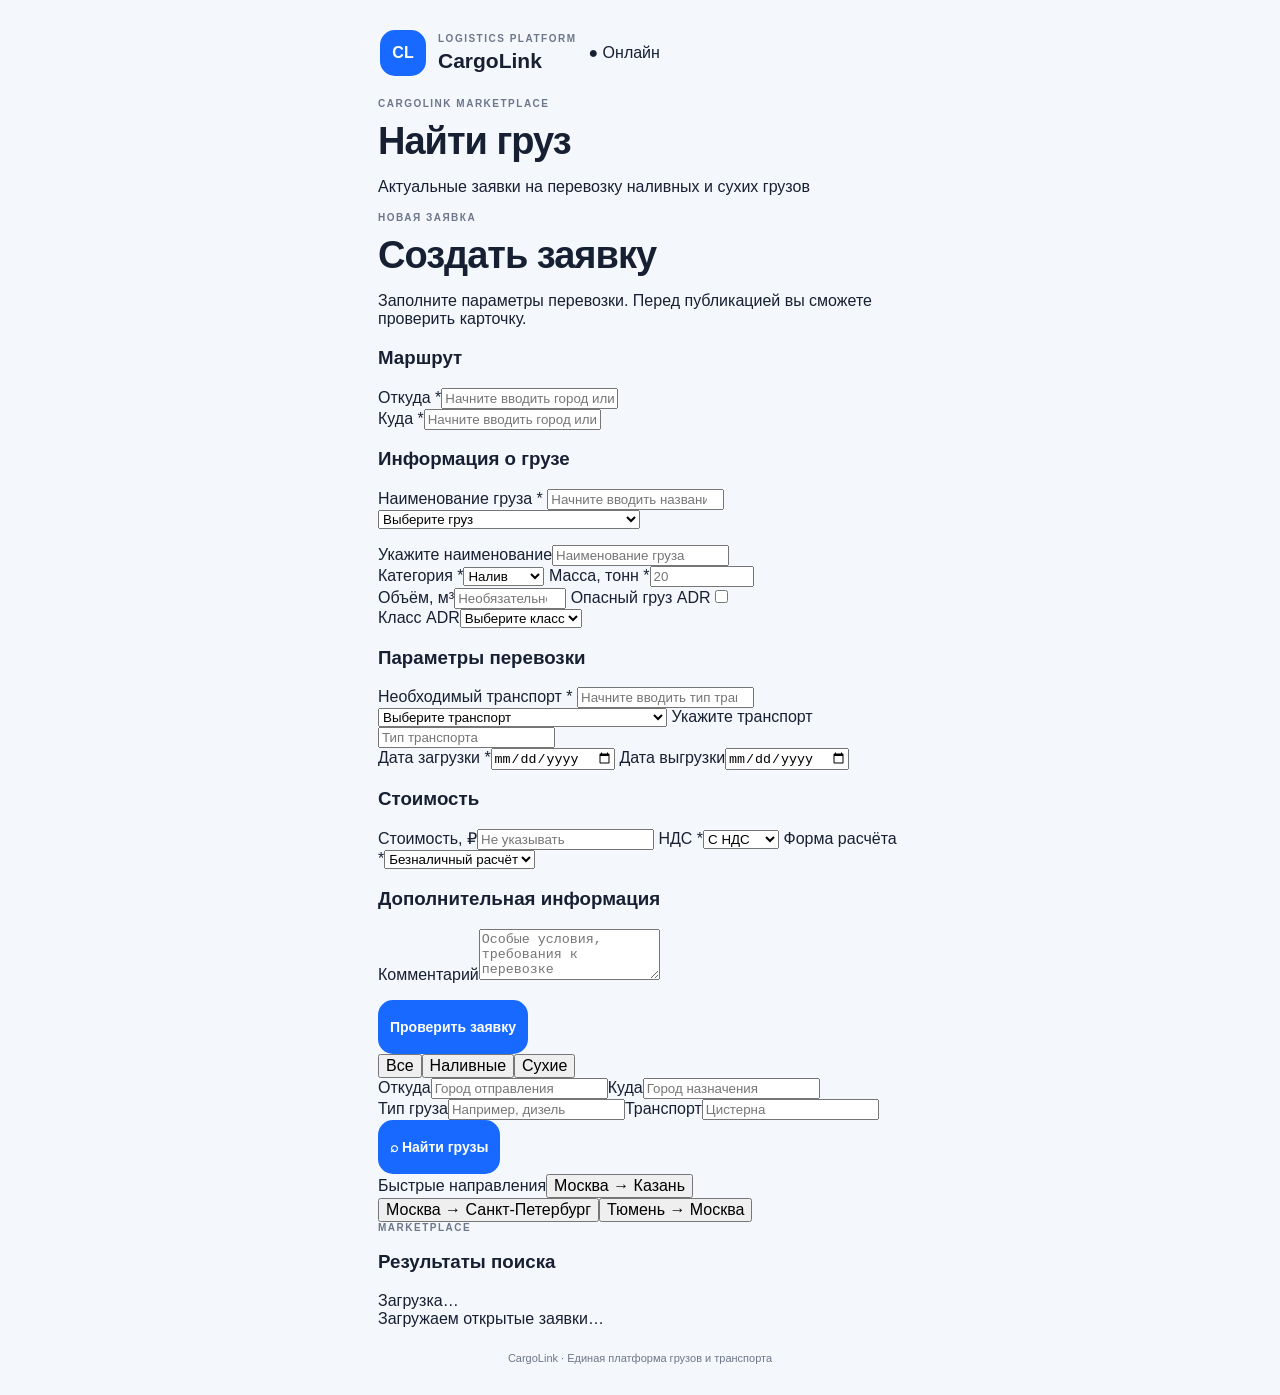
==== frontend/index.html @ d957fbd6 "Add payment method options to request pricing" ====
<!doctype html>
<html lang="ru">
<head>
<meta charset="utf-8"><meta name="viewport" content="width=device-width, initial-scale=1, viewport-fit=cover">
<meta name="theme-color" content="#f4f7fb"><title>CargoLink — логистика</title>
<link rel="stylesheet" href="/style.css"><script src="https://telegram.org/js/telegram-web-app.js"></script>
</head>
<body>
<main class="app-shell">
<header class="topbar"><div class="brand-mark">CL</div><div><p class="eyebrow">LOGISTICS PLATFORM</p><h1>CargoLink</h1></div><span class="live-dot">● Онлайн</span></header>
<section class="hero" id="market-hero"><p class="eyebrow">CARGOLINK MARKETPLACE</p><h2>Найти груз</h2><p>Актуальные заявки на перевозку наливных и сухих грузов</p></section>

<section id="create-flow" class="hidden">
  <section class="form-intro"><p class="eyebrow">НОВАЯ ЗАЯВКА</p><h2>Создать заявку</h2><p>Заполните параметры перевозки. Перед публикацией вы сможете проверить карточку.</p></section>
  <form id="create-form" class="search-panel">
    <h3>Маршрут</h3>
    <div class="field-row">
      <label class="autocomplete-wrap">Откуда *<input id="f-origin" autocomplete="off" required minlength="3" maxlength="300" placeholder="Начните вводить город или адрес"><div id="f-origin-suggestions" class="suggestions hidden"></div></label>
      <label class="autocomplete-wrap">Куда *<input id="f-destination" autocomplete="off" required minlength="3" maxlength="300" placeholder="Начните вводить город или адрес"><div id="f-destination-suggestions" class="suggestions hidden"></div></label>
    </div>
    <h3>Информация о грузе</h3>
    <label>Наименование груза *
      <input id="f-cargo-search" type="search" autocomplete="off" placeholder="Начните вводить название груза…" aria-label="Поиск груза" aria-controls="f-cargo-results">
      <div id="f-cargo-results" class="cargo-results hidden" role="listbox"></div>
      <select id="f-cargo" class="visually-hidden" required tabindex="-1" aria-hidden="true">
<option value="">Выберите груз</option>
<option>20' контейнер</option>
<option>20' контейнер HC</option>
<option>20' реф. контейнер</option>
<option>20' танк-контейнер</option>
<option>40' контейнер</option>
<option>40' контейнер HC</option>
<option>40' реф. контейнер</option>
<option>40' реф. контейнер HC</option>
<option>40' танк-контейнер</option>
<option>45' контейнер (нов.)</option>
<option>45' контейнер (стар.)</option>
<option>45' реф. контейнер</option>
<option>Авиакеросин</option>
<option>Автомобили</option>
<option>Автомобиль(ли)</option>
<option>Автошины</option>
<option>Алкогольные напитки</option>
<option>Аммиак</option>
<option>Аммиачная вода</option>
<option>Арматура</option>
<option>Балки надрессорные</option>
<option>Безалкогольные напитки</option>
<option>Бензин АИ-92</option>
<option>Бензин АИ-95</option>
<option>Бензин АИ-98 / АИ-100</option>
<option>Битум</option>
<option>Боковая рама</option>
<option>Бумага</option>
<option>Бытовая техника</option>
<option>Бытовая химия</option>
<option>Вагонка</option>
<option>Газовый конденсат</option>
<option>Газосиликатные блоки</option>
<option>Гипс</option>
<option>Гофрокартон</option>
<option>Грибы</option>
<option>Грунт</option>
<option>Двери</option>
<option>ДВП</option>
<option>Домашний переезд</option>
<option>Доски</option>
<option>Древесина</option>
<option>Древесный уголь</option>
<option>ДСП</option>
<option>Ж/д запчасти (прочие)</option>
<option>ЖБИ</option>
<option>Железобетонные изделия</option>
<option>Животные</option>
<option>Жидкие удобрения</option>
<option>Жмых</option>
<option>Зерно</option>
<option>Зерно и семена (в упаковке)</option>
<option>Зерно и семена (насыпью)</option>
<option>Игрушки</option>
<option>Известь</option>
<option>Изделия из кожи</option>
<option>Изделия из резины</option>
<option>Кабель</option>
<option>Картон</option>
<option>Керосин</option>
<option>Кирпич</option>
<option>Кокс</option>
<option>Комбикорм</option>
<option>Компьютеры</option>
<option>Кондитерские изделия</option>
<option>Консервы</option>
<option>Контейнерный груз</option>
<option>Корма</option>
<option>Кормовые/пищевые добавки</option>
<option>Краски и лакокрасочные материалы</option>
<option>Крупа</option>
<option>ЛДСП</option>
<option>Лесоматериалы</option>
<option>Лом металлов</option>
<option>Люди</option>
<option>Мазут</option>
<option>Макулатура</option>
<option>Масло растительное</option>
<option>Мебель</option>
<option>Медикаменты</option>
<option>Металлоконструкции</option>
<option>Металлопрокат</option>
<option>Метанол</option>
<option>Молоко</option>
<option>Молоко сухое</option>
<option>Молочная продукция</option>
<option>Мороженое</option>
<option>Мука</option>
<option>Мясо и мясопродукты</option>
<option>Нефтепродукты</option>
<option>Нефть сырая</option>
<option>Оборудование</option>
<option>Оборудование медицинское</option>
<option>Обувь</option>
<option>Овощи</option>
<option>Огнеупорная продукция</option>
<option>Огнеупорные материалы</option>
<option>Одежда</option>
<option>Окна</option>
<option>Паллетный груз / ТНП</option>
<option>Парфюмерия и косметика</option>
<option>Пенопласт</option>
<option>Песок</option>
<option>Пиво</option>
<option>Пиломатериалы</option>
<option>Пищевые жидкости</option>
<option>Пластик</option>
<option>Пластмассы и полимеры</option>
<option>Плиты OSB / ДСП / МДФ</option>
<option>Поглощающий аппарат</option>
<option>Поддоны</option>
<option>Подсолнечник</option>
<option>Полипропилен</option>
<option>Порошковые материалы</option>
<option>Продукты питания</option>
<option>Профлист</option>
<option>Профнастил</option>
<option>Птица</option>
<option>Пшеница</option>
<option>Растворители</option>
<option>Резина</option>
<option>Руда</option>
<option>Рыба (неживая)</option>
<option>Рыба и морепродукты</option>
<option>Сантехника</option>
<option>Сахар</option>
<option>Сборный груз</option>
<option>Сельхозпродукция</option>
<option>Сено</option>
<option>Сера</option>
<option>Сжиженный природный газ (СПГ)</option>
<option>Сжиженный углеводородный газ (СУГ)</option>
<option>Смазочные материалы</option>
<option>Соль</option>
<option>СОНК (КП)</option>
<option>Стекло</option>
<option>Стекло и фарфор</option>
<option>Стеклотара (бутылки и др.)</option>
<option>Строительные материалы</option>
<option>Сэндвич-панели</option>
<option>Табачные изделия</option>
<option>Тара и упаковка</option>
<option>Текстиль</option>
<option>Техническая вода</option>
<option>Топливо дизельное</option>
<option>Торф</option>
<option>Транспортные средства</option>
<option>Трубы</option>
<option>Уголь</option>
<option>Удобрения</option>
<option>Утеплитель</option>
<option>Фанера</option>
<option>Ферросплавы</option>
<option>Фрукты</option>
<option>Хим. продукты неопасные</option>
<option>Хим. продукты опасные</option>
<option>Химическое сырьё</option>
<option>Хозтовары</option>
<option>Холодильное оборудование</option>
<option>Цветы</option>
<option>Целлюлоза</option>
<option>Цемент</option>
<option>Чипсы</option>
<option>Шкуры мокросоленые</option>
<option>Шпалы</option>
<option>Щебень</option>
<option>Электроника</option>
<option>Этанол</option>
<option>Этиленгликоль</option>
<option>Ягоды</option>
<option>ADR — другой опасный груз</option>
<option>ADR — другой опасный груз</option>
<option value="manual">✍️ Ввести вручную</option>
      </select>
      <p id="f-cargo-selected" class="cargo-selected hidden"></p>
    </label>
    <label id="manual-cargo-wrap" class="hidden">Укажите наименование<input id="f-cargo-manual" maxlength="300" placeholder="Наименование груза"></label>
    <div class="field-row">
      <label>Категория *<select id="f-category"><option value="liquid">Налив</option><option value="dry">Обычный</option></select></label>
      <label>Масса, тонн *<input id="f-weight" type="number" min="0.01" max="100000" step="0.01" required placeholder="20"></label>
    </div>
    <div class="field-row">
      <label>Объём, м³<input id="f-volume" type="number" min="0.01" max="1000000" step="0.01" placeholder="Необязательно"></label>
      <label class="check-label"><span>Опасный груз ADR</span><input id="f-adr-toggle" type="checkbox"></label>
    </div>
    <label id="adr-wrap" class="hidden">Класс ADR<select id="f-adr"><option value="">Выберите класс</option><option>1</option><option>2</option><option>3</option><option>4.1</option><option>4.2</option><option>4.3</option><option>5.1</option><option>5.2</option><option>6.1</option><option>6.2</option><option>7</option><option>8</option><option>9</option></select></label>

    <h3>Параметры перевозки</h3>
    <label>Необходимый транспорт *
      <input id="f-vehicle-search" type="search" autocomplete="off" placeholder="Начните вводить тип транспорта…" aria-label="Поиск транспорта" aria-controls="f-vehicle-results">
      <div id="f-vehicle-results" class="cargo-results hidden" role="listbox"></div>
      <select id="f-vehicle" class="visually-hidden" required tabindex="-1" aria-hidden="true">
        <option value="">Выберите транспорт</option>
        <option>Автоцистерна</option>
        <option>Бензовоз</option>
        <option>Газовоз</option>
        <option>Химическая автоцистерна</option>
        <option>Пищевая цистерна из нержавеющей стали</option>
        <option>Молоковоз</option>
        <option>Водовоз</option>
        <option>Битумовоз</option>
        <option>Топливозаправщик</option>
        <option>Тентованный автомобиль</option>
        <option>Фура / еврофура</option>
        <option>Мега-трейлер</option>
        <option>Jumbo-прицеп</option>
        <option>Рефрижератор</option>
        <option>Изотермический фургон</option>
        <option>Фургон</option>
        <option>Бортовой автомобиль</option>
        <option>Манипулятор (КМУ)</option>
        <option>Самосвал</option>
        <option>Зерновоз</option>
        <option>Муковоз</option>
        <option>Цементовоз</option>
        <option>Бетоносмеситель</option>
        <option>Контейнеровоз</option>
        <option>Трал / низкорамный полуприцеп</option>
        <option>Автовоз</option>
        <option>Лесовоз</option>
        <option>Сортиментовоз</option>
        <option>Скотовоз</option>
        <option>Мусоровоз</option>
        <option>Эвакуатор</option>
        <option>Железнодорожный крытый вагон</option>
        <option>Железнодорожная платформа</option>
        <option>Полувагон</option>
        <option>Вагон-цистерна</option>
        <option>Изотермический вагон</option>
        <option>Рефрижераторный вагон</option>
        <option>Хоппер</option>
        <option>Танк-контейнер (20 футов)</option>
        <option>Танк-контейнер (40 футов)</option>
        <option>Морское судно / контейнеровоз</option>
        <option>Морское судно для наливных грузов</option>
        <option>Паром / Ro-Ro</option>
        <option>Авиационный грузовой транспорт</option>
        <option value="manual">✍️ Внести вручную</option>
      </select>

    </label>
    <label id="manual-vehicle-wrap" class="hidden">Укажите транспорт<input id="f-vehicle-manual" maxlength="200" placeholder="Тип транспорта"></label>
    <div class="field-row">
      <label>Дата загрузки *<input id="f-pickup" type="date" required></label>
      <label>Дата выгрузки<input id="f-unloading" type="date"></label>
    </div>
    <h3>Стоимость</h3>
    <div class="field-row">
      <label>Стоимость, ₽<input id="f-price" inputmode="decimal" placeholder="Не указывать"></label>
      <label>НДС *<select id="f-vat"><option>С НДС</option><option>Без НДС</option></select></label>
      <label>Форма расчёта *<select id="f-payment"><option value="Безналичный расчёт">Безналичный расчёт</option><option value="Наличные">Наличные</option><option value="Запрос">Запрос</option></select></label>
    </div>
    <h3>Дополнительная информация</h3>
    <label>Комментарий<textarea id="f-comment" rows="3" maxlength="1000" placeholder="Особые условия, требования к перевозке"></textarea></label>
    <p id="form-error" class="form-error hidden"></p>
    <button class="primary" type="submit">Проверить заявку</button>
  </form>
  <section id="preview" class="detail hidden"></section>
</section>

<section class="search-panel" id="market-search">
<div class="tabs" role="tablist"><button class="tab active" data-category="all">Все</button><button class="tab" data-category="liquid">Наливные</button><button class="tab" data-category="dry">Сухие</button></div>
<label>Откуда<input id="origin" placeholder="Город отправления"></label><label>Куда<input id="destination" placeholder="Город назначения"></label>
<div class="field-row"><label>Тип груза<input id="cargo" placeholder="Например, дизель"></label><label>Транспорт<input id="vehicle" placeholder="Цистерна"></label></div>
<button class="primary" id="search">⌕ Найти грузы</button>
<div class="quick-routes"><span>Быстрые направления</span><button data-route="Москва|Казань">Москва → Казань</button><button data-route="Москва|Санкт-Петербург">Москва → Санкт-Петербург</button><button data-route="Тюмень|Москва">Тюмень → Москва</button></div>
</section>
<section class="results-head" id="market-results-head"><div><p class="eyebrow">MARKETPLACE</p><h3>Результаты поиска</h3></div><span id="count" class="count">Загрузка…</span></section>
<section id="results" class="results"><div class="empty">Загружаем открытые заявки…</div></section>
<section id="detail" class="detail hidden"></section>
<footer>CargoLink · Единая платформа грузов и транспорта</footer>
</main>
<script src="/app.js"></script>
</body></html>
---- style.css ----
*{box-sizing:border-box}:root{color-scheme:light;--navy:#101b33;--blue:#1769ff;--ink:#172033;--muted:#6d778b;--line:#e4e9f2}
body{margin:0;background:#f4f7fb;color:var(--ink);font-family:-apple-system,BlinkMacSystemFont,"Segoe UI",sans-serif}
.app-shell{max-width:560px;min-height:100vh;margin:0 auto;padding:max(22px,env(safe-area-inset-top)) 18px max(28px,env(safe-area-inset-bottom))}
.topbar{display:flex;align-items:center;gap:12px;padding:8px 2px 22px}.brand-mark{display:grid;place-items:center;width:46px;height:46px;border-radius:15px;color:#fff;background:var(--blue);font-weight:800}
h1{margin:0;font-size:21px}.eyebrow{margin:0 0 5px;color:var(--muted);font-size:10px;font-weight:800;letter-spacing:1.5px}
.welcome{padding:26px 22px;border-radius:24px;color:#fff;background:linear-gradient(135deg,#101b33,#233d6b);box-shadow:0 12px 32px #17294a1a}.welcome .eyebrow{color:#9dbbff}
h2{margin:12px 0;font-size:clamp(29px,8vw,38px);line-height:1.08;letter-spacing:-1px}.muted{color:#c5d0e4;line-height:1.5;font-size:14px}
.primary-actions{display:grid;grid-template-columns:1fr 1fr;gap:10px;margin:16px 0}button{font:inherit;cursor:pointer}
.primary,.secondary{min-height:54px;border-radius:15px;padding:12px;font-size:14px;font-weight:750}.primary{border:0;background:var(--blue);color:#fff}.secondary{border:1px solid #d8e2f2;background:#fff;color:var(--navy)}
.service-grid{display:grid;grid-template-columns:1fr 1fr;gap:10px}.service-card{display:flex;flex-direction:column;align-items:flex-start;gap:9px;min-height:142px;padding:16px;border:1px solid var(--line);border-radius:18px;background:#fff;color:var(--ink);text-align:left;box-shadow:0 4px 14px #17294a08}
.service-card span{font-size:23px}.service-card strong{font-size:14px}.service-card small{color:var(--muted);line-height:1.35;font-size:11px}
footer{padding:22px 4px 0;color:var(--muted);font-size:11px;line-height:1.5;text-align:center}@media(max-width:360px){.primary-actions{grid-template-columns:1fr}.service-card{padding:12px}}
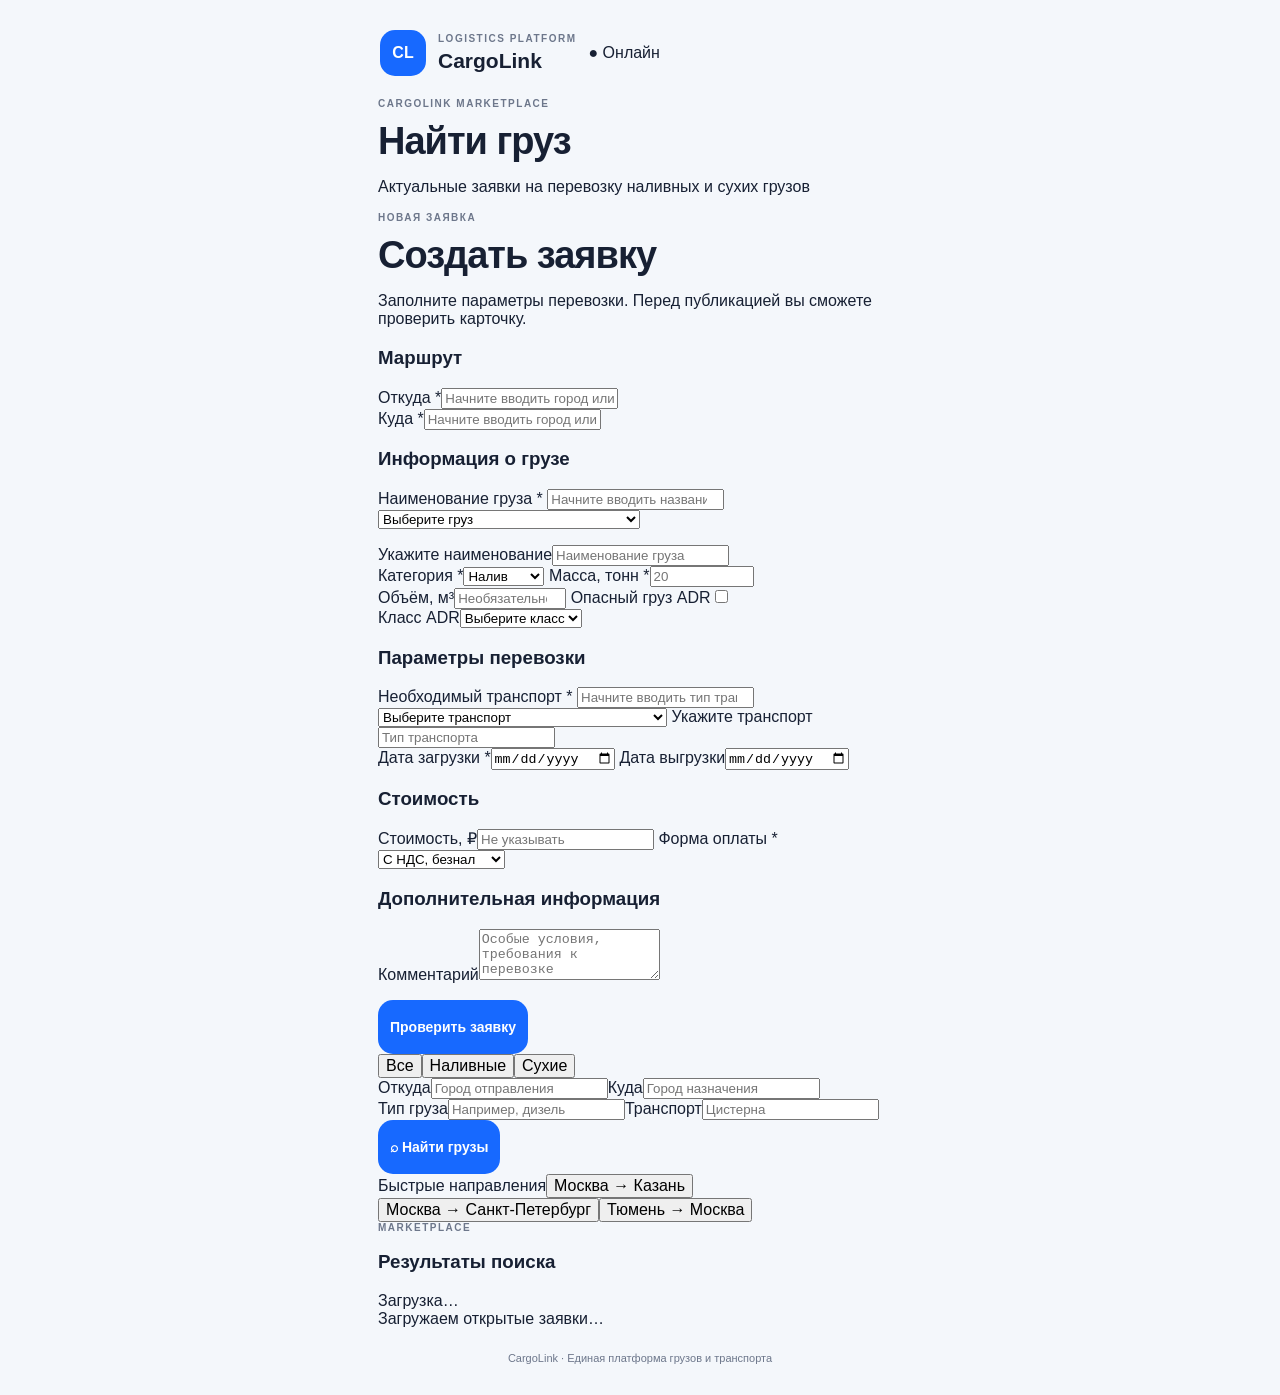
==== commit 7a913e6e: "Объединить НДС и форму оплаты в один список" ====
--- a/frontend/index.html
+++ b/frontend/index.html
@@ -273,8 +273,7 @@
     <h3>Стоимость</h3>
     <div class="field-row">
       <label>Стоимость, ₽<input id="f-price" inputmode="decimal" placeholder="Не указывать"></label>
-      <label>НДС *<select id="f-vat"><option>С НДС</option><option>Без НДС</option></select></label>
-      <label>Форма расчёта *<select id="f-payment"><option value="Безналичный расчёт">Безналичный расчёт</option><option value="Наличные">Наличные</option><option value="Запрос">Запрос</option></select></label>
+      <label>Форма оплаты *<select id="f-price-terms"><option value="С НДС, безнал">С НДС, безнал</option><option value="Без НДС, безнал">Без НДС, безнал</option><option value="Наличными">Наличными</option><option value="Запрос ставки">Запрос ставки</option></select></label>
     </div>
     <h3>Дополнительная информация</h3>
     <label>Комментарий<textarea id="f-comment" rows="3" maxlength="1000" placeholder="Особые условия, требования к перевозке"></textarea></label>
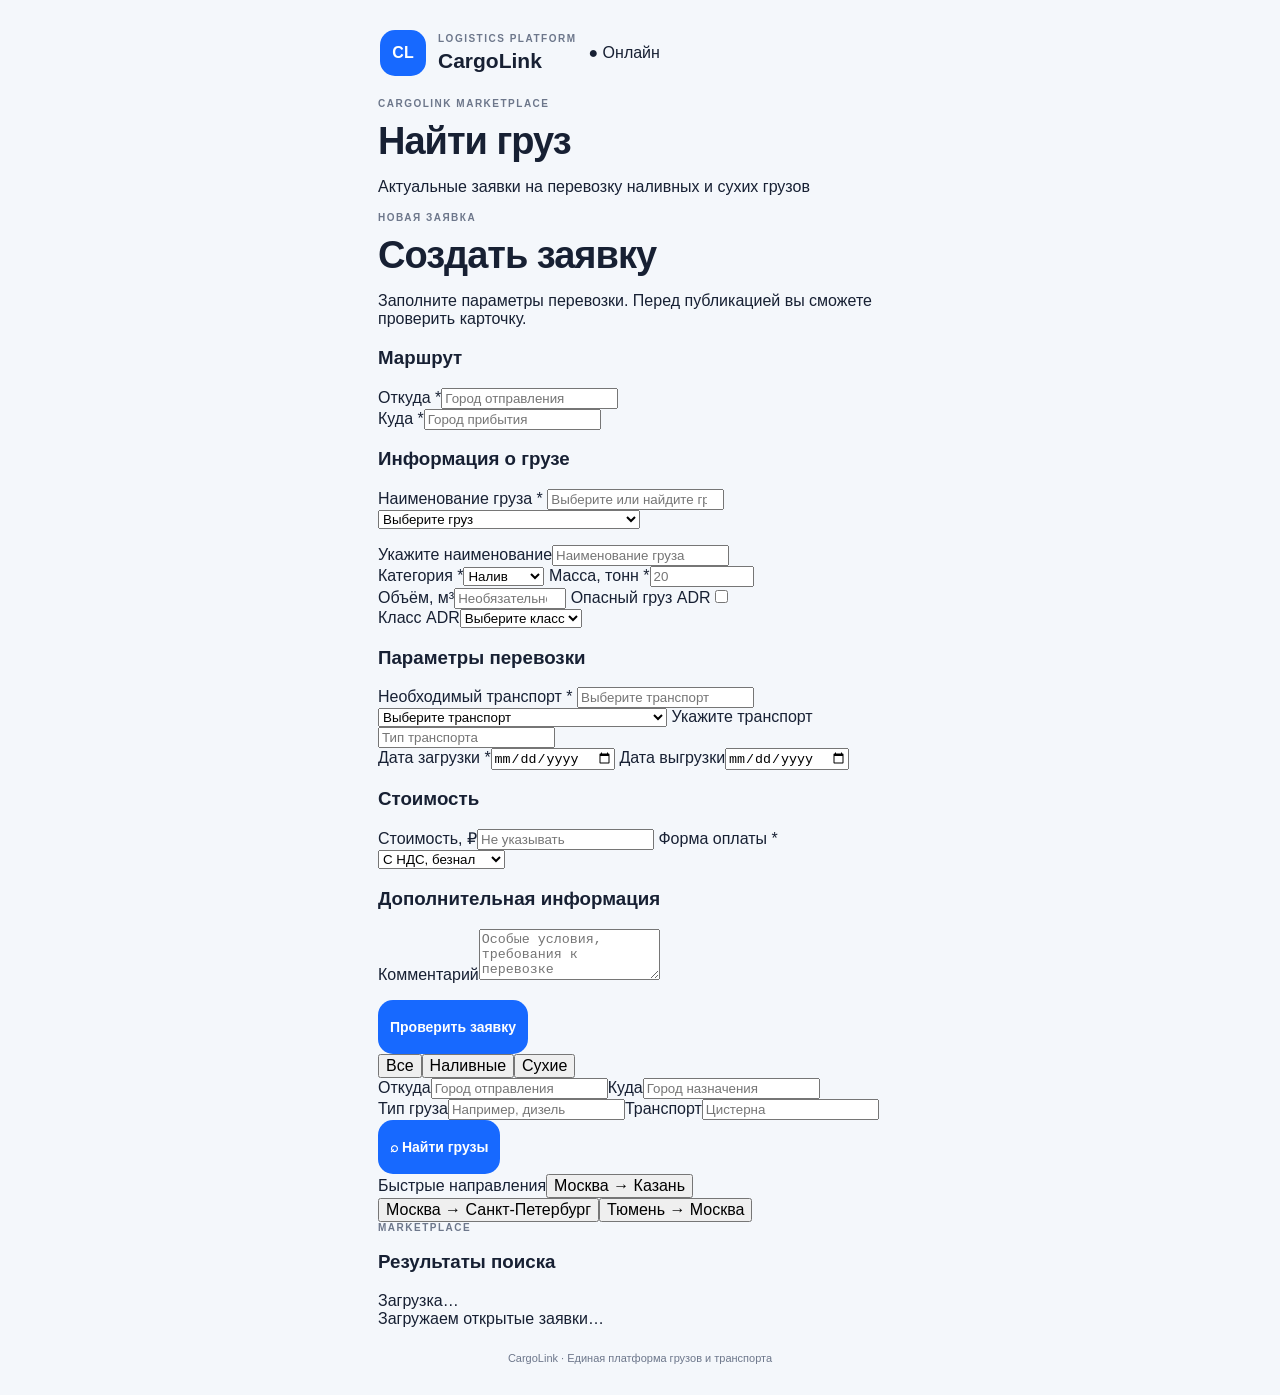
==== commit 9d844542: "Укоротить подсказки полей для мобильного экрана" ====
--- a/frontend/index.html
+++ b/frontend/index.html
@@ -15,12 +15,12 @@
   <form id="create-form" class="search-panel">
     <h3>Маршрут</h3>
     <div class="field-row">
-      <label class="autocomplete-wrap">Откуда *<input id="f-origin" autocomplete="off" required minlength="3" maxlength="300" placeholder="Начните вводить город или адрес"><div id="f-origin-suggestions" class="suggestions hidden"></div></label>
-      <label class="autocomplete-wrap">Куда *<input id="f-destination" autocomplete="off" required minlength="3" maxlength="300" placeholder="Начните вводить город или адрес"><div id="f-destination-suggestions" class="suggestions hidden"></div></label>
+      <label class="autocomplete-wrap">Откуда *<input id="f-origin" autocomplete="off" required minlength="3" maxlength="300" placeholder="Город отправления"><div id="f-origin-suggestions" class="suggestions hidden"></div></label>
+      <label class="autocomplete-wrap">Куда *<input id="f-destination" autocomplete="off" required minlength="3" maxlength="300" placeholder="Город прибытия"><div id="f-destination-suggestions" class="suggestions hidden"></div></label>
     </div>
     <h3>Информация о грузе</h3>
     <label>Наименование груза *
-      <input id="f-cargo-search" type="search" autocomplete="off" placeholder="Начните вводить название груза…" aria-label="Поиск груза" aria-controls="f-cargo-results">
+      <input id="f-cargo-search" type="search" autocomplete="off" placeholder="Выберите или найдите груз" aria-label="Поиск груза" aria-controls="f-cargo-results">
       <div id="f-cargo-results" class="cargo-results hidden" role="listbox"></div>
       <select id="f-cargo" class="visually-hidden" required tabindex="-1" aria-hidden="true">
 <option value="">Выберите груз</option>
@@ -213,7 +213,7 @@
 
     <h3>Параметры перевозки</h3>
     <label>Необходимый транспорт *
-      <input id="f-vehicle-search" type="search" autocomplete="off" placeholder="Начните вводить тип транспорта…" aria-label="Поиск транспорта" aria-controls="f-vehicle-results">
+      <input id="f-vehicle-search" type="search" autocomplete="off" placeholder="Выберите транспорт" aria-label="Поиск транспорта" aria-controls="f-vehicle-results">
       <div id="f-vehicle-results" class="cargo-results hidden" role="listbox"></div>
       <select id="f-vehicle" class="visually-hidden" required tabindex="-1" aria-hidden="true">
         <option value="">Выберите транспорт</option>
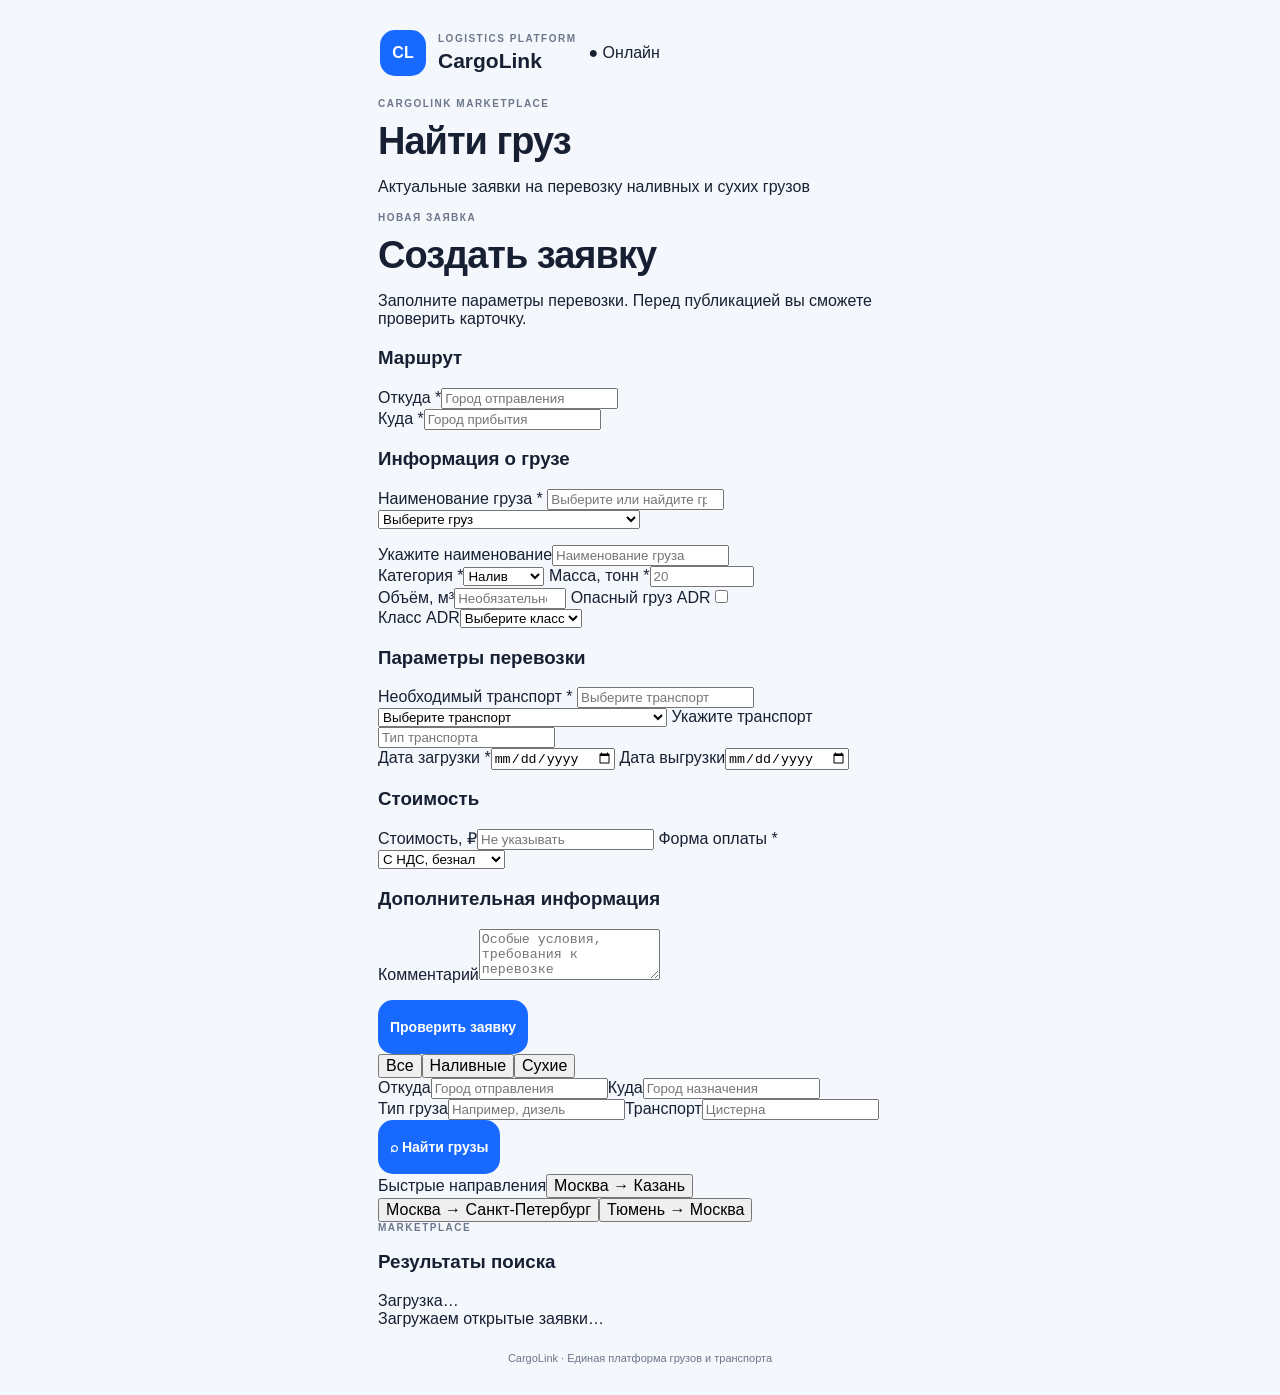
==== commit 284d9af7: "Выделить обязательные поля красными звёздочками" ====
--- a/frontend/index.html
+++ b/frontend/index.html
@@ -15,11 +15,11 @@
   <form id="create-form" class="search-panel">
     <h3>Маршрут</h3>
     <div class="field-row">
-      <label class="autocomplete-wrap">Откуда *<input id="f-origin" autocomplete="off" required minlength="3" maxlength="300" placeholder="Город отправления"><div id="f-origin-suggestions" class="suggestions hidden"></div></label>
-      <label class="autocomplete-wrap">Куда *<input id="f-destination" autocomplete="off" required minlength="3" maxlength="300" placeholder="Город прибытия"><div id="f-destination-suggestions" class="suggestions hidden"></div></label>
+      <label class="autocomplete-wrap">Откуда <span class="required-star">*</span><input id="f-origin" autocomplete="off" required minlength="3" maxlength="300" placeholder="Город отправления"><div id="f-origin-suggestions" class="suggestions hidden"></div></label>
+      <label class="autocomplete-wrap">Куда <span class="required-star">*</span><input id="f-destination" autocomplete="off" required minlength="3" maxlength="300" placeholder="Город прибытия"><div id="f-destination-suggestions" class="suggestions hidden"></div></label>
     </div>
     <h3>Информация о грузе</h3>
-    <label>Наименование груза *
+    <label>Наименование груза <span class="required-star">*</span>
       <input id="f-cargo-search" type="search" autocomplete="off" placeholder="Выберите или найдите груз" aria-label="Поиск груза" aria-controls="f-cargo-results">
       <div id="f-cargo-results" class="cargo-results hidden" role="listbox"></div>
       <select id="f-cargo" class="visually-hidden" required tabindex="-1" aria-hidden="true">
@@ -202,8 +202,8 @@
     </label>
     <label id="manual-cargo-wrap" class="hidden">Укажите наименование<input id="f-cargo-manual" maxlength="300" placeholder="Наименование груза"></label>
     <div class="field-row">
-      <label>Категория *<select id="f-category"><option value="liquid">Налив</option><option value="dry">Обычный</option></select></label>
-      <label>Масса, тонн *<input id="f-weight" type="number" min="0.01" max="100000" step="0.01" required placeholder="20"></label>
+      <label>Категория <span class="required-star">*</span><select id="f-category"><option value="liquid">Налив</option><option value="dry">Обычный</option></select></label>
+      <label>Масса, тонн <span class="required-star">*</span><input id="f-weight" type="number" min="0.01" max="100000" step="0.01" required placeholder="20"></label>
     </div>
     <div class="field-row">
       <label>Объём, м³<input id="f-volume" type="number" min="0.01" max="1000000" step="0.01" placeholder="Необязательно"></label>
@@ -212,7 +212,7 @@
     <label id="adr-wrap" class="hidden">Класс ADR<select id="f-adr"><option value="">Выберите класс</option><option>1</option><option>2</option><option>3</option><option>4.1</option><option>4.2</option><option>4.3</option><option>5.1</option><option>5.2</option><option>6.1</option><option>6.2</option><option>7</option><option>8</option><option>9</option></select></label>
 
     <h3>Параметры перевозки</h3>
-    <label>Необходимый транспорт *
+    <label>Необходимый транспорт <span class="required-star">*</span>
       <input id="f-vehicle-search" type="search" autocomplete="off" placeholder="Выберите транспорт" aria-label="Поиск транспорта" aria-controls="f-vehicle-results">
       <div id="f-vehicle-results" class="cargo-results hidden" role="listbox"></div>
       <select id="f-vehicle" class="visually-hidden" required tabindex="-1" aria-hidden="true">
@@ -266,14 +266,14 @@
 
     </label>
     <label id="manual-vehicle-wrap" class="hidden">Укажите транспорт<input id="f-vehicle-manual" maxlength="200" placeholder="Тип транспорта"></label>
-    <div class="field-row">
-      <label>Дата загрузки *<input id="f-pickup" type="date" required></label>
+    <div class="date-fields">
+      <label>Дата загрузки <span class="required-star">*</span><input id="f-pickup" type="date" required></label>
       <label>Дата выгрузки<input id="f-unloading" type="date"></label>
     </div>
     <h3>Стоимость</h3>
     <div class="field-row">
       <label>Стоимость, ₽<input id="f-price" inputmode="decimal" placeholder="Не указывать"></label>
-      <label>Форма оплаты *<select id="f-price-terms"><option value="С НДС, безнал">С НДС, безнал</option><option value="Без НДС, безнал">Без НДС, безнал</option><option value="Наличными">Наличными</option><option value="Запрос ставки">Запрос ставки</option></select></label>
+      <label>Форма оплаты <span class="required-star">*</span><select id="f-price-terms"><option value="С НДС, безнал">С НДС, безнал</option><option value="Без НДС, безнал">Без НДС, безнал</option><option value="Наличными">Наличными</option><option value="Запрос ставки">Запрос ставки</option></select></label>
     </div>
     <h3>Дополнительная информация</h3>
     <label>Комментарий<textarea id="f-comment" rows="3" maxlength="1000" placeholder="Особые условия, требования к перевозке"></textarea></label>
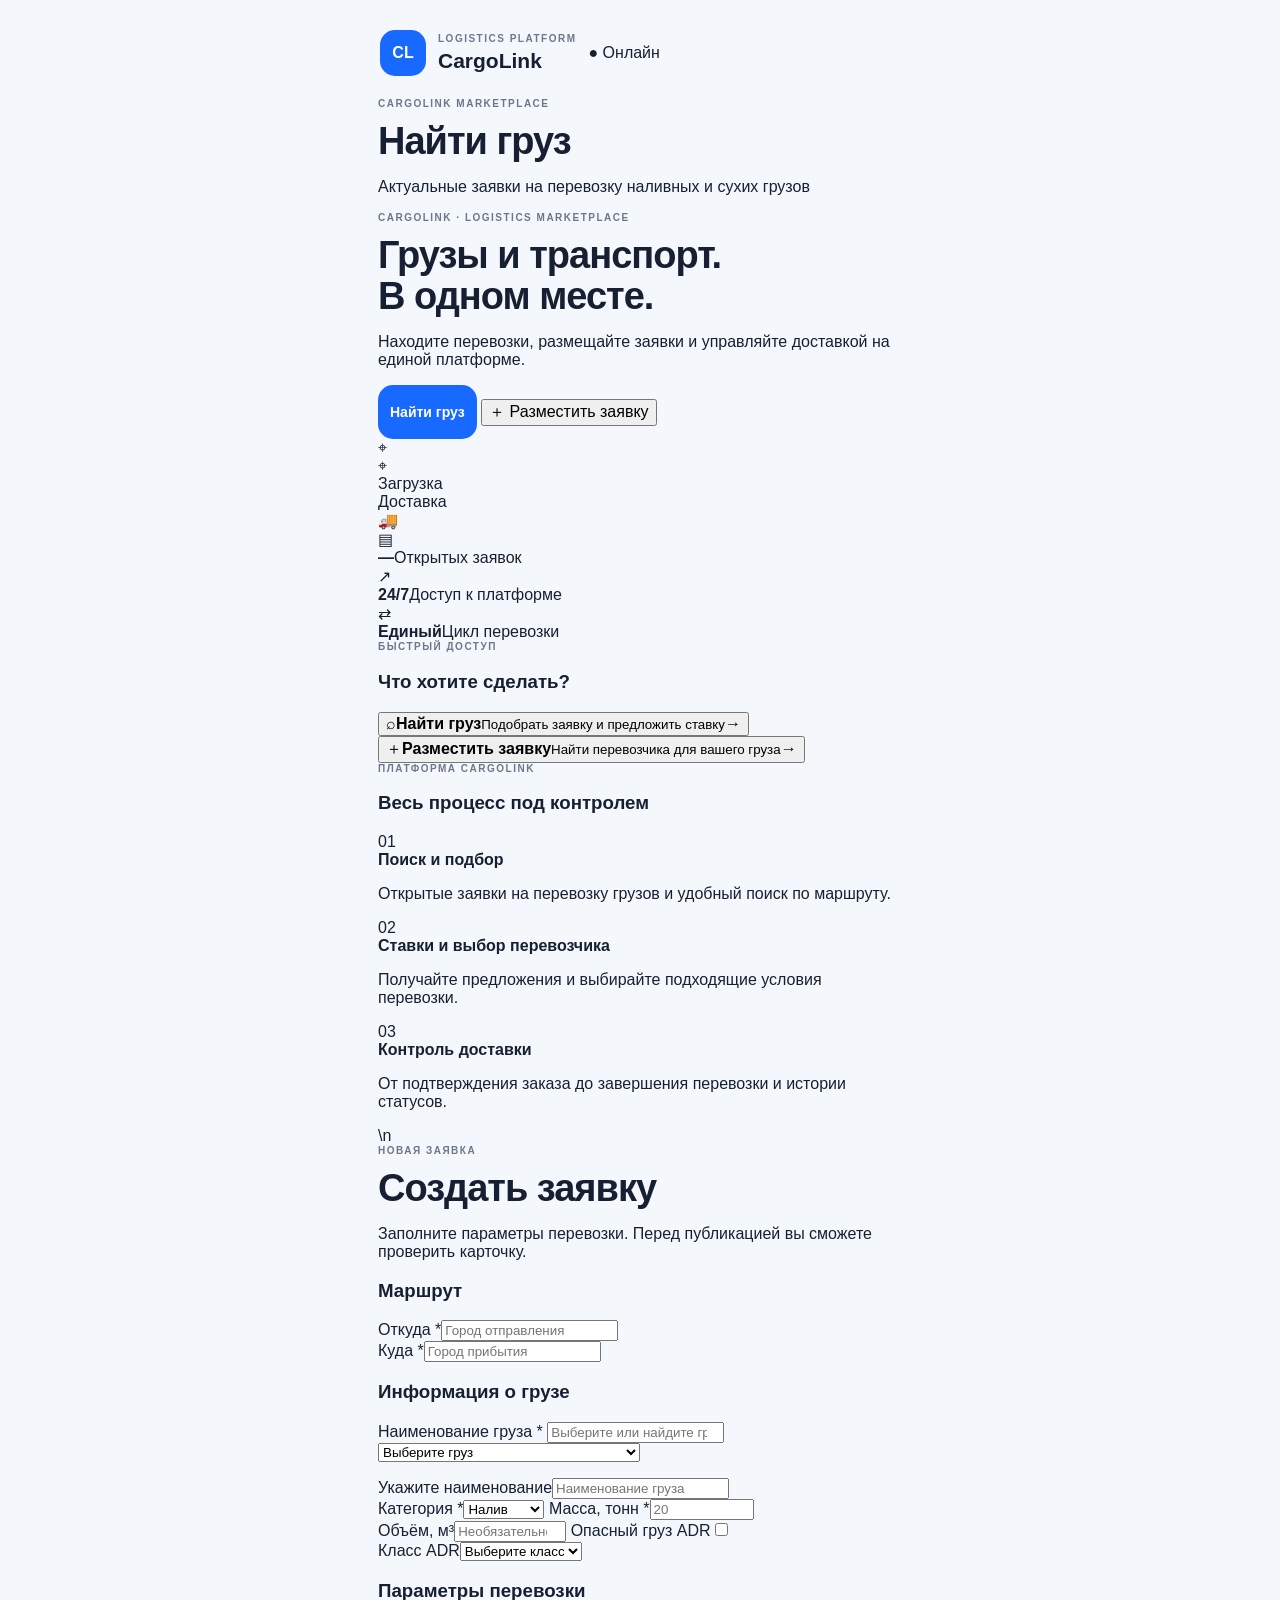
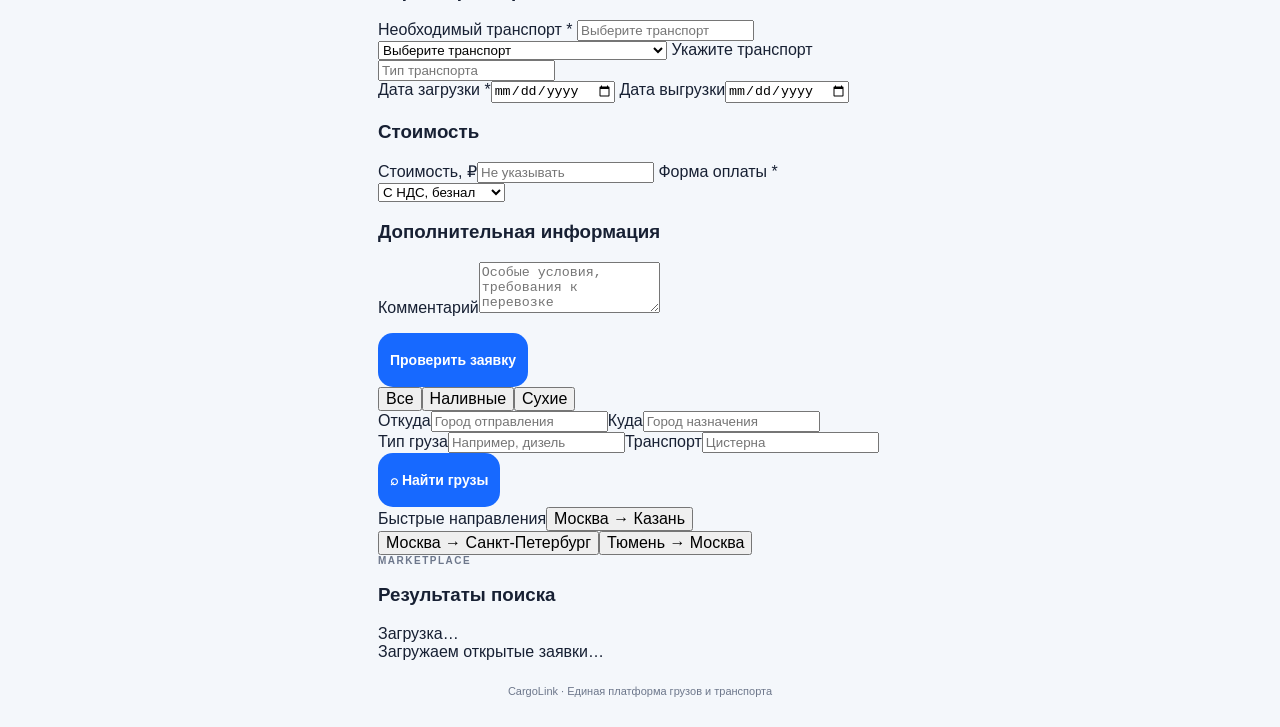
==== commit df8b250d: "Add CargoLink home page layout" ====
--- a/frontend/index.html
+++ b/frontend/index.html
@@ -8,18 +8,54 @@
 <body>
 <main class="app-shell">
 <header class="topbar"><div class="brand-mark">CL</div><div><p class="eyebrow">LOGISTICS PLATFORM</p><h1>CargoLink</h1></div><span class="live-dot">● Онлайн</span></header>
-<section class="hero" id="market-hero"><p class="eyebrow">CARGOLINK MARKETPLACE</p><h2>Найти груз</h2><p>Актуальные заявки на перевозку наливных и сухих грузов</p></section>
+<section class="hero hidden" id="market-hero"><p class="eyebrow">CARGOLINK MARKETPLACE</p><h2>Найти груз</h2><p>Актуальные заявки на перевозку наливных и сухих грузов</p></section>
 
-<section id="create-flow" class="hidden">
+<section id="home-screen" class="home-screen">
+  <section class="home-hero">
+    <div class="home-hero-copy">
+      <p class="eyebrow">CARGOLINK · LOGISTICS MARKETPLACE</p>
+      <h2>Грузы и транспорт.<br><span>В одном месте.</span></h2>
+      <p>Находите перевозки, размещайте заявки и управляйте доставкой на единой платформе.</p>
+      <div class="home-hero-actions">
+        <button type="button" class="primary" id="home-find">Найти груз</button>
+        <button type="button" class="home-secondary" id="home-create">＋ Разместить заявку</button>
+      </div>
+    </div>
+    <div class="home-visual" aria-hidden="true">
+      <div class="route-line"></div><div class="route-node route-node-a">⌖</div><div class="route-node route-node-b">⌖</div>
+      <div class="route-label route-label-a">Загрузка</div><div class="route-label route-label-b">Доставка</div>
+      <div class="truck-visual">🚚</div>
+    </div>
+  </section>
+  <section class="home-stats">
+    <div class="home-stat"><span class="stat-icon">▤</span><div><strong id="home-open-count">—</strong><span>Открытых заявок</span></div></div>
+    <div class="home-stat"><span class="stat-icon">↗</span><div><strong>24/7</strong><span>Доступ к платформе</span></div></div>
+    <div class="home-stat"><span class="stat-icon">⇄</span><div><strong>Единый</strong><span>Цикл перевозки</span></div></div>
+  </section>
+  <section class="home-section">
+    <div class="home-section-heading"><div><p class="eyebrow">БЫСТРЫЙ ДОСТУП</p><h3>Что хотите сделать?</h3></div></div>
+    <div class="home-actions-grid">
+      <button type="button" class="home-action-card" id="home-find-card"><span class="action-icon blue-icon">⌕</span><strong>Найти груз</strong><small>Подобрать заявку и предложить ставку</small><span class="action-arrow">→</span></button>
+      <button type="button" class="home-action-card" id="home-create-card"><span class="action-icon orange-icon">＋</span><strong>Разместить заявку</strong><small>Найти перевозчика для вашего груза</small><span class="action-arrow">→</span></button>
+    </div>
+  </section>
+  <section class="home-section home-benefits">
+    <div class="home-section-heading"><div><p class="eyebrow">ПЛАТФОРМА CARGOLINK</p><h3>Весь процесс под контролем</h3></div></div>
+    <div class="benefit-row"><span>01</span><div><strong>Поиск и подбор</strong><p>Открытые заявки на перевозку грузов и удобный поиск по маршруту.</p></div></div>
+    <div class="benefit-row"><span>02</span><div><strong>Ставки и выбор перевозчика</strong><p>Получайте предложения и выбирайте подходящие условия перевозки.</p></div></div>
+    <div class="benefit-row"><span>03</span><div><strong>Контроль доставки</strong><p>От подтверждения заказа до завершения перевозки и истории статусов.</p></div></div>
+  </section>
+</section>
+\n<section id="create-flow" class="hidden">
   <section class="form-intro"><p class="eyebrow">НОВАЯ ЗАЯВКА</p><h2>Создать заявку</h2><p>Заполните параметры перевозки. Перед публикацией вы сможете проверить карточку.</p></section>
   <form id="create-form" class="search-panel">
     <h3>Маршрут</h3>
     <div class="field-row">
-      <label class="autocomplete-wrap">Откуда <span class="required-star">*</span><input id="f-origin" autocomplete="off" required minlength="3" maxlength="300" placeholder="Город отправления"><div id="f-origin-suggestions" class="suggestions hidden"></div></label>
-      <label class="autocomplete-wrap">Куда <span class="required-star">*</span><input id="f-destination" autocomplete="off" required minlength="3" maxlength="300" placeholder="Город прибытия"><div id="f-destination-suggestions" class="suggestions hidden"></div></label>
+      <label class="autocomplete-wrap"><span class="label-title">Откуда <span class="required-star">*</span></span><input id="f-origin" autocomplete="off" required minlength="3" maxlength="300" placeholder="Город отправления"><div id="f-origin-suggestions" class="suggestions hidden"></div></label>
+      <label class="autocomplete-wrap"><span class="label-title">Куда <span class="required-star">*</span></span><input id="f-destination" autocomplete="off" required minlength="3" maxlength="300" placeholder="Город прибытия"><div id="f-destination-suggestions" class="suggestions hidden"></div></label>
     </div>
     <h3>Информация о грузе</h3>
-    <label>Наименование груза <span class="required-star">*</span>
+    <label><span class="label-title">Наименование груза <span class="required-star">*</span></span>
       <input id="f-cargo-search" type="search" autocomplete="off" placeholder="Выберите или найдите груз" aria-label="Поиск груза" aria-controls="f-cargo-results">
       <div id="f-cargo-results" class="cargo-results hidden" role="listbox"></div>
       <select id="f-cargo" class="visually-hidden" required tabindex="-1" aria-hidden="true">
@@ -202,17 +238,17 @@
     </label>
     <label id="manual-cargo-wrap" class="hidden">Укажите наименование<input id="f-cargo-manual" maxlength="300" placeholder="Наименование груза"></label>
     <div class="field-row">
-      <label>Категория <span class="required-star">*</span><select id="f-category"><option value="liquid">Налив</option><option value="dry">Обычный</option></select></label>
-      <label>Масса, тонн <span class="required-star">*</span><input id="f-weight" type="number" min="0.01" max="100000" step="0.01" required placeholder="20"></label>
-    </div>
-    <div class="field-row">
-      <label>Объём, м³<input id="f-volume" type="number" min="0.01" max="1000000" step="0.01" placeholder="Необязательно"></label>
+      <label><span class="label-title">Категория <span class="required-star">*</span></span><select id="f-category"><option value="liquid">Налив</option><option value="dry">Обычный</option></select></label>
+      <label><span class="label-title">Масса, тонн <span class="required-star">*</span></span><input id="f-weight" type="number" min="0.01" max="100000" step="0.01" required placeholder="20"></label>
+    </div>
+    <div class="field-row volume-adr-row">
+      <label><span class="label-title">Объём, м³</span><input id="f-volume" type="number" min="0.01" max="1000000" step="0.01" placeholder="Необязательно"></label>
       <label class="check-label"><span>Опасный груз ADR</span><input id="f-adr-toggle" type="checkbox"></label>
     </div>
     <label id="adr-wrap" class="hidden">Класс ADR<select id="f-adr"><option value="">Выберите класс</option><option>1</option><option>2</option><option>3</option><option>4.1</option><option>4.2</option><option>4.3</option><option>5.1</option><option>5.2</option><option>6.1</option><option>6.2</option><option>7</option><option>8</option><option>9</option></select></label>
 
     <h3>Параметры перевозки</h3>
-    <label>Необходимый транспорт <span class="required-star">*</span>
+    <label><span class="label-title">Необходимый транспорт <span class="required-star">*</span></span>
       <input id="f-vehicle-search" type="search" autocomplete="off" placeholder="Выберите транспорт" aria-label="Поиск транспорта" aria-controls="f-vehicle-results">
       <div id="f-vehicle-results" class="cargo-results hidden" role="listbox"></div>
       <select id="f-vehicle" class="visually-hidden" required tabindex="-1" aria-hidden="true">
@@ -267,13 +303,13 @@
     </label>
     <label id="manual-vehicle-wrap" class="hidden">Укажите транспорт<input id="f-vehicle-manual" maxlength="200" placeholder="Тип транспорта"></label>
     <div class="date-fields">
-      <label>Дата загрузки <span class="required-star">*</span><input id="f-pickup" type="date" required></label>
-      <label>Дата выгрузки<input id="f-unloading" type="date"></label>
+      <label><span class="label-title">Дата загрузки <span class="required-star">*</span></span><input id="f-pickup" type="date" required></label>
+      <label><span class="label-title">Дата выгрузки</span><input id="f-unloading" type="date"></label>
     </div>
     <h3>Стоимость</h3>
     <div class="field-row">
       <label>Стоимость, ₽<input id="f-price" inputmode="decimal" placeholder="Не указывать"></label>
-      <label>Форма оплаты <span class="required-star">*</span><select id="f-price-terms"><option value="С НДС, безнал">С НДС, безнал</option><option value="Без НДС, безнал">Без НДС, безнал</option><option value="Наличными">Наличными</option><option value="Запрос ставки">Запрос ставки</option></select></label>
+      <label><span class="label-title">Форма оплаты <span class="required-star">*</span></span><select id="f-price-terms"><option value="С НДС, безнал">С НДС, безнал</option><option value="Без НДС, безнал">Без НДС, безнал</option><option value="Наличными">Наличными</option><option value="Запрос ставки">Запрос ставки</option></select></label>
     </div>
     <h3>Дополнительная информация</h3>
     <label>Комментарий<textarea id="f-comment" rows="3" maxlength="1000" placeholder="Особые условия, требования к перевозке"></textarea></label>
@@ -283,15 +319,15 @@
   <section id="preview" class="detail hidden"></section>
 </section>
 
-<section class="search-panel" id="market-search">
+<section class="search-panel hidden" id="market-search">
 <div class="tabs" role="tablist"><button class="tab active" data-category="all">Все</button><button class="tab" data-category="liquid">Наливные</button><button class="tab" data-category="dry">Сухие</button></div>
 <label>Откуда<input id="origin" placeholder="Город отправления"></label><label>Куда<input id="destination" placeholder="Город назначения"></label>
 <div class="field-row"><label>Тип груза<input id="cargo" placeholder="Например, дизель"></label><label>Транспорт<input id="vehicle" placeholder="Цистерна"></label></div>
 <button class="primary" id="search">⌕ Найти грузы</button>
 <div class="quick-routes"><span>Быстрые направления</span><button data-route="Москва|Казань">Москва → Казань</button><button data-route="Москва|Санкт-Петербург">Москва → Санкт-Петербург</button><button data-route="Тюмень|Москва">Тюмень → Москва</button></div>
 </section>
-<section class="results-head" id="market-results-head"><div><p class="eyebrow">MARKETPLACE</p><h3>Результаты поиска</h3></div><span id="count" class="count">Загрузка…</span></section>
-<section id="results" class="results"><div class="empty">Загружаем открытые заявки…</div></section>
+<section class="results-head hidden" id="market-results-head"><div><p class="eyebrow">MARKETPLACE</p><h3>Результаты поиска</h3></div><span id="count" class="count">Загрузка…</span></section>
+<section id="results" class="results hidden"><div class="empty">Загружаем открытые заявки…</div></section>
 <section id="detail" class="detail hidden"></section>
 <footer>CargoLink · Единая платформа грузов и транспорта</footer>
 </main>
